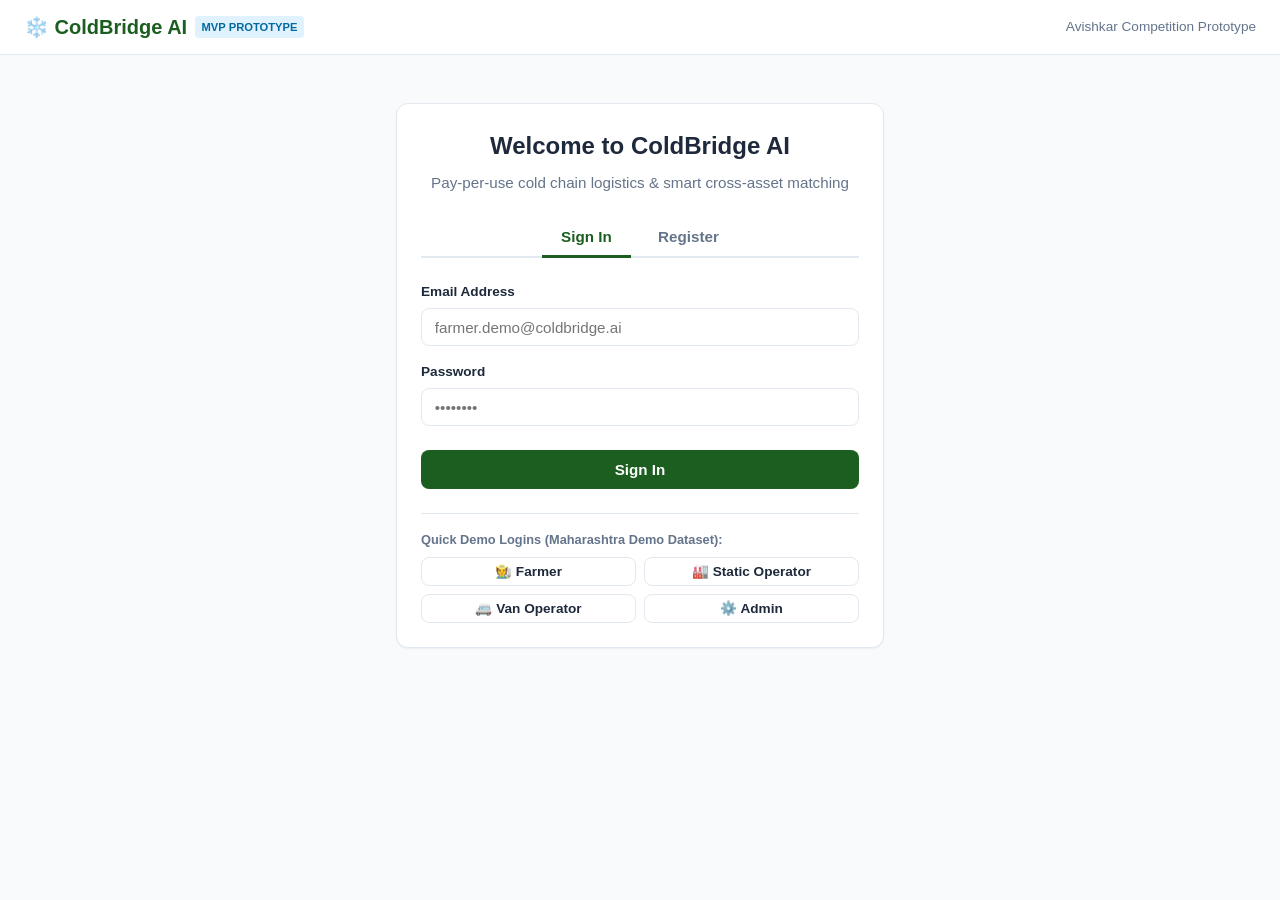
==== frontend/admin.html @ d98ae3af "ColdBridge AI Part 3 complete: M5, M6, M8A, and Phase 1 Gate passed" ====
<!DOCTYPE html>
<html lang="en">
<head>
    <meta charset="UTF-8">
    <meta name="viewport" content="width=device-width, initial-scale=1.0">
    <title>ColdBridge AI – Admin & Simulation Portal</title>
    <link rel="stylesheet" href="css/style.css">
</head>
<body>
    <header>
        <a href="admin.html" class="brand">
            <span>❄️ ColdBridge AI</span>
            <span class="brand-badge" style="background: #475569;">Admin & Simulation</span>
        </a>
        <nav>
            <a href="#stats" class="nav-link active" data-tab="tabStats">System Overview</a>
            <a href="#simulation" class="nav-link" data-tab="tabSimulation">Simulation Controls</a>
            <a href="#audit" class="nav-link" data-tab="tabAudit">Audit Trail</a>
            <div class="user-pill">
                <span id="adminName">Administrator</span>
                <button type="button" id="btnLogout" class="btn btn-secondary btn-sm">Logout</button>
            </div>
        </nav>
    </header>

    <div class="container">
        <div id="globalAlert" class="alert" style="display: none;"></div>

        <!-- TAB 1: SYSTEM OVERVIEW -->
        <div id="tabStats" class="tab-content active">
            <div style="display: flex; justify-content: space-between; align-items: center; margin-bottom: 1.5rem; flex-wrap: wrap; gap: 1rem;">
                <div>
                    <h1 class="page-title" style="margin-bottom: 0.25rem;">Platform Operations Dashboard</h1>
                    <p class="page-subtitle" style="margin-bottom: 0;">System health, infrastructure counts, and active cold-chain allocations.</p>
                </div>
                <div style="display: flex; gap: 0.5rem; align-items: center;">
                    <span class="badge badge-source-simulated">DATA: SIMULATED</span>
                    <span class="badge badge-status-fresh">STATUS: FRESH</span>
                    <button type="button" class="btn btn-secondary btn-sm" id="btnRefreshStats">Refresh</button>
                </div>
            </div>

            <!-- Stats Grid -->
            <div class="grid-cards" style="margin-bottom: 2rem;">
                <div class="card" style="margin: 0;">
                    <div class="card-title">🧑‍🌾 Registered Farmers</div>
                    <div id="statFarmers" style="font-size: 2.2rem; font-weight: 700; color: var(--primary);">0</div>
                    <div style="font-size: 0.8rem; color: var(--text-muted);">Nashik, Pune, Ratnagiri</div>
                </div>
                <div class="card" style="margin: 0;">
                    <div class="card-title">🏭 Facility Operators</div>
                    <div id="statOperators" style="font-size: 2.2rem; font-weight: 700; color: var(--secondary);">0</div>
                    <div style="font-size: 0.8rem; color: var(--text-muted);">Static & mobile fleets</div>
                </div>
                <div class="card" style="margin: 0;">
                    <div class="card-title">📦 Produce Batches</div>
                    <div id="statBatches" style="font-size: 2.2rem; font-weight: 700; color: #b45309;">0</div>
                    <div style="font-size: 0.8rem; color: var(--text-muted);">Total harvest volume</div>
                </div>
                <div class="card" style="margin: 0;">
                    <div class="card-title">🚐 Mobile Vans / ❄️ Rooms</div>
                    <div id="statAssets" style="font-size: 2.2rem; font-weight: 700; color: #0284c7;">0 / 0</div>
                    <div style="font-size: 0.8rem; color: var(--text-muted);">Active cold assets</div>
                </div>
                <div class="card" style="margin: 0;">
                    <div class="card-title">🔄 Active Bookings</div>
                    <div id="statActiveBookings" style="font-size: 2.2rem; font-weight: 700; color: #15803d;">0</div>
                    <div style="font-size: 0.8rem; color: var(--text-muted);">Reserved / Storage pipeline</div>
                </div>
                <div class="card" style="margin: 0;">
                    <div class="card-title">✅ Completed Bookings</div>
                    <div id="statCompletedBookings" style="font-size: 2.2rem; font-weight: 700; color: #475569;">0</div>
                    <div style="font-size: 0.8rem; color: var(--text-muted);">Successful lifecycles</div>
                </div>
            </div>
        </div>

        <!-- TAB 2: SIMULATION CONTROLS -->
        <div id="tabSimulation" class="tab-content">
            <h1 class="page-title">Admin Simulation Controls</h1>
            <p class="page-subtitle">Interactive controls for Avishkar live evaluation, what-if stress tests, and degraded-solar scenario simulations.</p>

            <div class="alert alert-warning" style="margin-bottom: 1.5rem;">
                ⚠️ <strong>Prototype Simulation Disclosure:</strong> Solar fallback adjustments simulate sunlight / weather variation.
                They compute <code>effective_capacity = available_capacity * solar_reliability</code>. This software MVP does not monitor physical ESP32 sensors or Peltier wattage.
            </div>

            <div style="display: grid; grid-template-columns: repeat(auto-fit, minmax(360px, 1fr)); gap: 1.5rem;">
                <!-- Reset Demo Data -->
                <div class="card" style="margin: 0;">
                    <div class="card-title">🔄 Reset Demo Data</div>
                    <p style="font-size: 0.9rem; color: var(--text-muted); margin-bottom: 1rem;">
                        Restores the entire database to the official Maharashtra deterministic benchmark dataset (5 farmers, 6 static rooms, 4 vans, 12 batches, sample bids).
                    </p>
                    <button type="button" id="btnResetDemoData" class="btn btn-danger" style="width: 100%;">
                        Reset All Demo Data
                    </button>
                </div>

                <!-- Van Solar Reliability Control -->
                <div class="card" style="margin: 0;">
                    <div class="card-title">☀️ Van Solar Reliability Toggle</div>
                    <p style="font-size: 0.85rem; color: var(--text-muted); margin-bottom: 0.75rem;">
                        Adjust the sunlight level on a mobile van. Lowering below threshold will reduce effective capacity and dynamically alter matching winners.
                    </p>
                    <div class="form-group">
                        <label for="simVanSelect">Select Mobile Cooling Van</label>
                        <select id="simVanSelect">
                            <option value="a2000000-0000-0000-0000-000000000001">SolarVan Alpha (Nashik - 800 kg capacity)</option>
                            <option value="a2000000-0000-0000-0000-000000000002">SolarVan Beta (Pune - 800 kg capacity)</option>
                            <option value="a2000000-0000-0000-0000-000000000003">SolarVan Gamma (Ratnagiri - 750 kg capacity)</option>
                            <option value="a2000000-0000-0000-0000-000000000004">SolarVan Delta (Mumbai - 400 kg capacity)</option>
                        </select>
                    </div>

                    <div class="form-group">
                        <div style="display: flex; justify-content: space-between; align-items: center; margin-bottom: 0.25rem;">
                            <label for="solarSlider">Solar Reliability Factor</label>
                            <span id="solarValLabel" style="font-weight: 700; color: var(--primary);">0.95 (95%)</span>
                        </div>
                        <input type="range" id="solarSlider" min="0.0" max="1.0" step="0.05" value="0.95" style="width: 100%;">
                    </div>

                    <div style="background: #f8fafc; border: 1px solid var(--border); border-radius: var(--radius-sm); padding: 0.75rem; font-size: 0.85rem; margin-bottom: 1rem;">
                        <div>Simulated Effective Capacity: <strong id="simEffectiveCap">760 kg</strong></div>
                        <div style="font-size: 0.75rem; color: var(--text-muted); margin-top: 0.25rem;">
                            Test: Setting to 0.50 reduces capacity below 500 kg, excluding the van in the worked example.
                        </div>
                    </div>

                    <button type="button" id="btnUpdateSolar" class="btn btn-primary" style="width: 100%;">
                        Update Solar Reliability
                    </button>
                </div>

                <!-- Advance Clock -->
                <div class="card" style="margin: 0;">
                    <div class="card-title">⏳ Advance Simulated Clock</div>
                    <p style="font-size: 0.9rem; color: var(--text-muted); margin-bottom: 1rem;">
                        Shift harvest timestamps into the past to simulate produce aging, causing SRI urgency to escalate.
                    </p>
                    <div style="display: grid; grid-template-columns: 1fr 1fr; gap: 0.5rem;">
                        <button type="button" class="btn btn-secondary btn-sm btnAdvanceHours" data-hours="2">+2 Hours</button>
                        <button type="button" class="btn btn-secondary btn-sm btnAdvanceHours" data-hours="6">+6 Hours</button>
                        <button type="button" class="btn btn-secondary btn-sm btnAdvanceHours" data-hours="12">+12 Hours</button>
                        <button type="button" class="btn btn-secondary btn-sm btnAdvanceHours" data-hours="24">+24 Hours</button>
                    </div>
                </div>

                <!-- Reservation Expiration Check -->
                <div class="card" style="margin: 0;">
                    <div class="card-title">⏱️ Reservation Expiration Check</div>
                    <p style="font-size: 0.9rem; color: var(--text-muted); margin-bottom: 1rem;">
                        Scan for any RESERVED bookings older than 15 minutes and immediately release held capacity.
                    </p>
                    <button type="button" id="btnTriggerExpiryCheck" class="btn btn-secondary" style="width: 100%;">
                        Run Expiration Audit Check
                    </button>
                </div>
            </div>
        </div>

        <!-- TAB 3: AUDIT TRAIL -->
        <div id="tabAudit" class="tab-content">
            <div style="display: flex; justify-content: space-between; align-items: center; margin-bottom: 1.5rem; flex-wrap: wrap; gap: 1rem;">
                <div>
                    <h1 class="page-title" style="margin-bottom: 0.25rem;">Security & Operational Audit Log</h1>
                    <p class="page-subtitle" style="margin-bottom: 0;">Immutable record of capacity reservations, bid allocations, state transitions, and simulation updates.</p>
                </div>
                <button type="button" class="btn btn-secondary btn-sm" id="btnRefreshAudit">Refresh Logs</button>
            </div>

            <div class="card" style="padding: 0; overflow: hidden;">
                <div id="auditLogTableContainer">
                    <div class="state-box">Loading audit logs...</div>
                </div>
            </div>
        </div>
    </div>

    <script type="module">
        import { getMe, logout } from './js/auth.js';
        import { apiRequest } from './js/api.js';

        let currentUser = null;

        const globalAlert = document.getElementById('globalAlert');
        function showAlert(msg, type = 'error') {
            globalAlert.className = `alert alert-${type}`;
            globalAlert.textContent = msg;
            globalAlert.style.display = 'block';
            window.scrollTo({ top: 0, behavior: 'smooth' });
        }
        function hideAlert() {
            globalAlert.style.display = 'none';
        }

        function escapeHtml(str) {
            if (!str) return '';
            const div = document.createElement('div');
            div.textContent = str;
            return div.innerHTML;
        }

        // Initialize Authentication
        (async () => {
            try {
                currentUser = await getMe();
                if (!currentUser || currentUser.role !== 'ADMIN') {
                    window.location.href = 'index.html';
                    return;
                }
                document.getElementById('adminName').textContent = `${currentUser.full_name} (ADMIN)`;
                await loadStats();
            } catch (err) {
                console.error(err);
                window.location.href = 'index.html';
            }
        })();

        // Navigation Tabs
        document.querySelectorAll('header nav a.nav-link').forEach(link => {
            link.addEventListener('click', (e) => {
                e.preventDefault();
                const tabId = link.getAttribute('data-tab');
                document.querySelectorAll('header nav a.nav-link').forEach(l => l.classList.remove('active'));
                document.querySelectorAll('.tab-content').forEach(c => c.classList.remove('active'));
                link.classList.add('active');
                const target = document.getElementById(tabId);
                if (target) target.classList.add('active');
                if (tabId === 'tabStats') loadStats();
                if (tabId === 'tabAudit') loadStats();
            });
        });

        document.getElementById('btnLogout').addEventListener('click', logout);

        // Load Platform Stats
        async function loadStats() {
            try {
                const res = await apiRequest('/admin/stats', { method: 'GET' });
                const c = res.counts || {};
                document.getElementById('statFarmers').textContent = c.farmers || 0;
                document.getElementById('statOperators').textContent = c.operators || 0;
                document.getElementById('statBatches').textContent = c.produce_batches || 0;
                document.getElementById('statAssets').textContent = `${c.mobile_vans || 0} / ${c.static_rooms || 0}`;
                document.getElementById('statActiveBookings').textContent = c.active_bookings || 0;
                document.getElementById('statCompletedBookings').textContent = c.completed_bookings || 0;

                renderAuditLogs(res.recent_audit_logs || []);
            } catch (err) {
                showAlert('Failed to load system metrics: ' + err.message);
            }
        }

        function renderAuditLogs(logs) {
            const container = document.getElementById('auditLogTableContainer');
            if (!logs || logs.length === 0) {
                container.innerHTML = '<div class="state-box">No audit logs recorded yet.</div>';
                return;
            }

            let html = `
                <table style="width: 100%; border-collapse: collapse; font-size: 0.85rem;">
                    <thead>
                        <tr style="background: #f8fafc; border-bottom: 2px solid var(--border); text-align: left;">
                            <th style="padding: 0.75rem 1rem;">Timestamp</th>
                            <th style="padding: 0.75rem;">Action</th>
                            <th style="padding: 0.75rem;">Resource</th>
                            <th style="padding: 0.75rem;">User ID</th>
                            <th style="padding: 0.75rem 1rem;">Details</th>
                        </tr>
                    </thead>
                    <tbody>
            `;

            logs.forEach(l => {
                const timeStr = l.created_at ? new Date(l.created_at).toLocaleString('en-IN') : '-';
                let detailsStr = '-';
                try {
                    if (l.details) {
                        const parsed = JSON.parse(l.details);
                        detailsStr = JSON.stringify(parsed);
                    }
                } catch (_) {
                    detailsStr = l.details;
                }

                html += `
                    <tr style="border-bottom: 1px solid var(--border);">
                        <td style="padding: 0.6rem 1rem; color: var(--text-muted); font-size: 0.8rem; white-space: nowrap;">${escapeHtml(timeStr)}</td>
                        <td style="padding: 0.6rem; font-weight: 600;"><code>${escapeHtml(l.action)}</code></td>
                        <td style="padding: 0.6rem;">${escapeHtml(l.resource_type)} (${escapeHtml((l.resource_id || '').slice(0, 8))}...)</td>
                        <td style="padding: 0.6rem; color: var(--text-muted); font-size: 0.8rem;">${escapeHtml((l.user_id || 'SYSTEM').slice(0, 10))}</td>
                        <td style="padding: 0.6rem 1rem; max-width: 320px; overflow: hidden; text-overflow: ellipsis; white-space: nowrap; font-family: monospace; font-size: 0.75rem;">
                            ${escapeHtml(detailsStr)}
                        </td>
                    </tr>
                `;
            });

            html += `</tbody></table>`;
            container.innerHTML = html;
        }

        document.getElementById('btnRefreshStats').addEventListener('click', loadStats);
        document.getElementById('btnRefreshAudit').addEventListener('click', loadStats);

        // Simulation Controls Event Handlers
        // 1. Reset Demo Data
        document.getElementById('btnResetDemoData').addEventListener('click', async () => {
            if (!confirm('Are you sure you want to reset all demo data to the initial Maharashtra benchmark state?')) {
                return;
            }
            try {
                hideAlert();
                const res = await apiRequest('/admin/reset-demo-data', { method: 'POST' });
                showAlert('Demo data restored successfully: ' + res.message, 'success');
                await loadStats();
            } catch (err) {
                showAlert('Failed to reset demo data: ' + err.message);
            }
        });

        // 2. Solar Reliability Slider
        const slider = document.getElementById('solarSlider');
        const solarLabel = document.getElementById('solarValLabel');
        const simCap = document.getElementById('simEffectiveCap');

        function updateSliderDisplay() {
            const val = parseFloat(slider.value);
            solarLabel.textContent = `${val.toFixed(2)} (${Math.round(val * 100)}%)`;
            const baseCap = 800.0;
            simCap.textContent = `${Math.round(baseCap * val)} kg`;
        }
        slider.addEventListener('input', updateSliderDisplay);

        document.getElementById('btnUpdateSolar').addEventListener('click', async () => {
            const vanId = document.getElementById('simVanSelect').value;
            const factor = parseFloat(slider.value);
            try {
                hideAlert();
                const res = await apiRequest(`/admin/assets/${vanId}/solar-reliability`, {
                    method: 'PATCH',
                    body: JSON.stringify({ solar_reliability: factor })
                });
                showAlert(
                    `Updated ${res.asset_name}: solar reliability = ${res.solar_reliability.toFixed(2)}, effective capacity = ${res.effective_capacity_kg} kg`,
                    'success'
                );
                await loadStats();
            } catch (err) {
                showAlert('Failed to update solar reliability: ' + err.message);
            }
        });

        // 3. Advance Clock
        document.querySelectorAll('.btnAdvanceHours').forEach(btn => {
            btn.addEventListener('click', async () => {
                const hours = parseInt(btn.getAttribute('data-hours'), 10);
                try {
                    hideAlert();
                    const res = await apiRequest('/admin/advance-clock', {
                        method: 'POST',
                        body: JSON.stringify({ hours })
                    });
                    showAlert(`Simulated clock advanced by +${hours} hours. Harvest times shifted back!`, 'success');
                    await loadStats();
                } catch (err) {
                    showAlert('Failed to advance clock: ' + err.message);
                }
            });
        });

        // 4. Trigger Expiry Check
        document.getElementById('btnTriggerExpiryCheck').addEventListener('click', async () => {
            try {
                hideAlert();
                const res = await apiRequest('/bookings/check-expirations', { method: 'POST' });
                showAlert(`Audit check complete: ${res.expired_reservations_processed} overdue reservations expired and released.`, 'success');
                await loadStats();
            } catch (err) {
                showAlert('Expiration check failed: ' + err.message);
            }
        });
    </script>
</body>
</html>
---- frontend/css/style.css ----
/* ColdBridge AI - Modern Accessible Design System */
:root {
    --primary: #1b5e20;
    --primary-light: #4c8c4a;
    --primary-dark: #003300;
    --secondary: #0277bd;
    --secondary-light: #58a5f0;
    --accent: #f57f17;
    --bg-page: #f8fafc;
    --bg-card: #ffffff;
    --text-main: #1e293b;
    --text-muted: #64748b;
    --border: #e2e8f0;
    --border-focus: #1b5e20;
    --success-bg: #dcfce7;
    --success-text: #15803d;
    --warning-bg: #fef9c3;
    --warning-text: #854d0e;
    --error-bg: #fee2e2;
    --error-text: #b91c1c;
    --radius-sm: 4px;
    --radius-md: 8px;
    --radius-lg: 12px;
    --shadow-sm: 0 1px 2px 0 rgb(0 0 0 / 0.05);
    --shadow-md: 0 4px 6px -1px rgb(0 0 0 / 0.1);
}

* {
    box-sizing: border-box;
    margin: 0;
    padding: 0;
}

body {
    font-family: -apple-system, BlinkMacSystemFont, "Segoe UI", Roboto, Oxygen, Ubuntu, Cantarell, sans-serif;
    background-color: var(--bg-page);
    color: var(--text-main);
    line-height: 1.5;
}

/* Header & Navigation */
header {
    background: #ffffff;
    border-bottom: 1px solid var(--border);
    padding: 0.75rem 1.5rem;
    display: flex;
    justify-content: space-between;
    align-items: center;
    position: sticky;
    top: 0;
    z-index: 100;
}

.brand {
    display: flex;
    align-items: center;
    gap: 0.5rem;
    font-size: 1.25rem;
    font-weight: 700;
    color: var(--primary);
    text-decoration: none;
}

.brand-badge {
    font-size: 0.7rem;
    background: #e0f2fe;
    color: #0369a1;
    padding: 0.15rem 0.4rem;
    border-radius: var(--radius-sm);
    font-weight: 600;
    text-transform: uppercase;
}

nav {
    display: flex;
    align-items: center;
    gap: 1rem;
}

nav a {
    color: var(--text-muted);
    text-decoration: none;
    font-weight: 500;
    font-size: 0.95rem;
    padding: 0.4rem 0.6rem;
    border-radius: var(--radius-sm);
    transition: all 0.2s ease;
}

nav a:hover, nav a.active {
    color: var(--primary);
    background: #f0fdf4;
}

.user-pill {
    display: flex;
    align-items: center;
    gap: 0.75rem;
    font-size: 0.85rem;
    background: #f1f5f9;
    padding: 0.35rem 0.75rem;
    border-radius: 9999px;
}

/* Container & Layout */
.container {
    max-width: 1200px;
    margin: 1.5rem auto;
    padding: 0 1rem;
}

.page-title {
    font-size: 1.75rem;
    font-weight: 700;
    margin-bottom: 0.5rem;
    color: var(--text-main);
}

.page-subtitle {
    font-size: 0.95rem;
    color: var(--text-muted);
    margin-bottom: 1.5rem;
}

/* Tabs & Sections */
.tab-bar {
    display: flex;
    gap: 0.5rem;
    border-bottom: 2px solid var(--border);
    margin-bottom: 1.5rem;
}

.tab-btn {
    padding: 0.6rem 1.2rem;
    background: none;
    border: none;
    font-size: 0.95rem;
    font-weight: 600;
    color: var(--text-muted);
    cursor: pointer;
    border-bottom: 3px solid transparent;
    margin-bottom: -2px;
}

.tab-btn.active {
    color: var(--primary);
    border-bottom-color: var(--primary);
}

.tab-content {
    display: none;
}

.tab-content.active {
    display: block;
}

/* Cards */
.card {
    background: var(--bg-card);
    border: 1px solid var(--border);
    border-radius: var(--radius-lg);
    padding: 1.5rem;
    box-shadow: var(--shadow-sm);
    margin-bottom: 1.5rem;
}

.card-title {
    font-size: 1.15rem;
    font-weight: 600;
    margin-bottom: 1rem;
    display: flex;
    justify-content: space-between;
    align-items: center;
}

/* Forms */
.form-grid {
    display: grid;
    grid-template-columns: repeat(auto-fit, minmax(280px, 1fr));
    gap: 1rem;
}

.form-group {
    display: flex;
    flex-direction: column;
    gap: 0.35rem;
    margin-bottom: 1rem;
}

.form-group label {
    font-size: 0.85rem;
    font-weight: 600;
    color: var(--text-main);
}

.form-group input,
.form-group select,
.form-group textarea {
    padding: 0.6rem 0.8rem;
    border: 1px solid var(--border);
    border-radius: var(--radius-md);
    font-size: 0.95rem;
    background: #fff;
    color: var(--text-main);
}

.form-group input:focus,
.form-group select:focus,
.form-group textarea:focus {
    outline: none;
    border-color: var(--border-focus);
    box-shadow: 0 0 0 3px rgba(27, 94, 32, 0.15);
}

.form-help {
    font-size: 0.75rem;
    color: var(--text-muted);
}

/* Buttons */
.btn {
    display: inline-flex;
    align-items: center;
    justify-content: center;
    gap: 0.4rem;
    padding: 0.6rem 1.2rem;
    border-radius: var(--radius-md);
    font-size: 0.95rem;
    font-weight: 600;
    cursor: pointer;
    border: 1px solid transparent;
    transition: all 0.2s ease;
}

.btn-primary {
    background: var(--primary);
    color: #fff;
}
.btn-primary:hover {
    background: var(--primary-light);
}

.btn-secondary {
    background: #fff;
    border-color: var(--border);
    color: var(--text-main);
}
.btn-secondary:hover {
    background: #f8fafc;
}

.btn-danger {
    background: #dc2626;
    color: #fff;
}
.btn-danger:hover {
    background: #b91c1c;
}

.btn-sm {
    padding: 0.35rem 0.75rem;
    font-size: 0.85rem;
}

/* Labels & Badges */
.badge-group {
    display: inline-flex;
    gap: 0.35rem;
    align-items: center;
    flex-wrap: wrap;
}

.badge {
    display: inline-flex;
    align-items: center;
    padding: 0.15rem 0.5rem;
    border-radius: var(--radius-sm);
    font-size: 0.75rem;
    font-weight: 600;
    text-transform: uppercase;
    letter-spacing: 0.02em;
}

/* DATA SOURCE Badges */
.badge-source-simulated {
    background: #f1f5f9;
    color: #475569;
    border: 1px solid #cbd5e1;
}
.badge-source-live {
    background: #dbeafe;
    color: #1e40af;
    border: 1px solid #93c5fd;
}

/* DATA STATUS Badges */
.badge-status-fresh {
    background: var(--success-bg);
    color: var(--success-text);
}
.badge-status-stale {
    background: var(--warning-bg);
    color: var(--warning-text);
}
.badge-status-unavailable {
    background: #f3f4f6;
    color: #6b7280;
}

/* Asset Type Badges */
.badge-type-room {
    background: #dcfce7;
    color: #15803d;
}
.badge-type-van {
    background: #e0f2fe;
    color: #0369a1;
}

/* Notifications & Banners */
.alert {
    padding: 0.75rem 1rem;
    border-radius: var(--radius-md);
    margin-bottom: 1rem;
    font-size: 0.9rem;
    display: flex;
    align-items: center;
    justify-content: space-between;
}
.alert-success {
    background: var(--success-bg);
    color: var(--success-text);
    border: 1px solid #bbf7d0;
}
.alert-error {
    background: var(--error-bg);
    color: var(--error-text);
    border: 1px solid #fecaca;
}
.alert-info {
    background: #e0f2fe;
    color: #0369a1;
    border: 1px solid #bae6fd;
}

/* Tables */
.table-container {
    overflow-x: auto;
}

table {
    width: 100%;
    border-collapse: collapse;
    font-size: 0.9rem;
}

th, td {
    padding: 0.75rem 1rem;
    text-align: left;
    border-bottom: 1px solid var(--border);
}

th {
    background: #f8fafc;
    font-weight: 600;
    color: var(--text-muted);
}

tbody tr:hover {
    background: #f1f5f9;
}

/* Empty / Loading States */
.state-box {
    text-align: center;
    padding: 3rem 1.5rem;
    color: var(--text-muted);
}
.state-box .state-icon {
    font-size: 2.5rem;
    margin-bottom: 0.5rem;
}

/* Grid for Cards */
.grid-cards {
    display: grid;
    grid-template-columns: repeat(auto-fill, minmax(320px, 1fr));
    gap: 1.25rem;
}

.asset-card {
    background: #fff;
    border: 1px solid var(--border);
    border-radius: var(--radius-lg);
    padding: 1.25rem;
    display: flex;
    flex-direction: column;
    gap: 0.75rem;
    box-shadow: var(--shadow-sm);
}

.asset-card-header {
    display: flex;
    justify-content: space-between;
    align-items: flex-start;
}

.asset-meta {
    display: grid;
    grid-template-columns: 1fr 1fr;
    gap: 0.5rem;
    font-size: 0.85rem;
    background: #f8fafc;
    padding: 0.75rem;
    border-radius: var(--radius-md);
}

.asset-meta div {
    display: flex;
    flex-direction: column;
}

.asset-meta span.label {
    font-size: 0.75rem;
    color: var(--text-muted);
}

.asset-meta span.val {
    font-weight: 600;
}
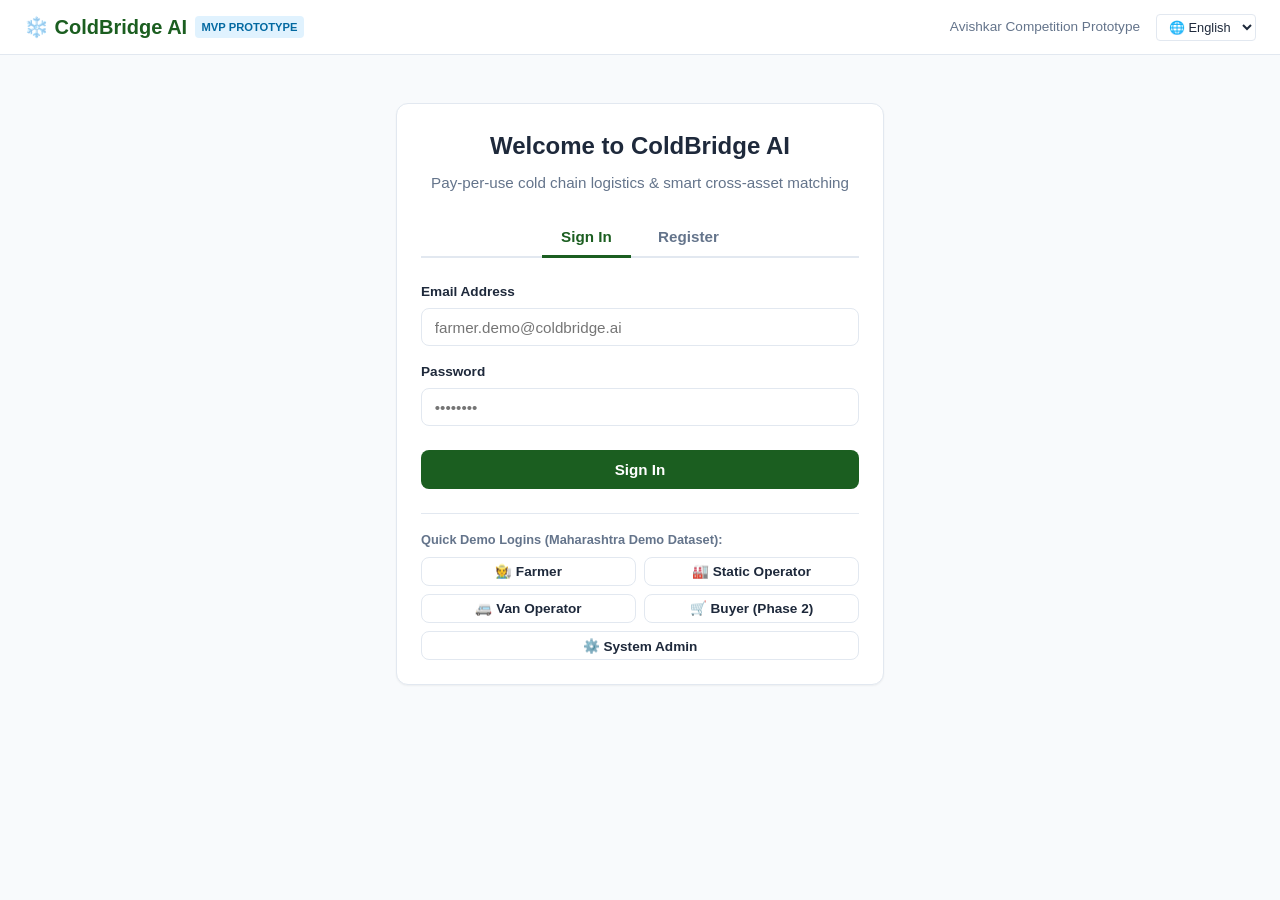
==== commit 7b7e98ee: "C9 done: complete Hindi and Marathi localization dictionary" ====
--- a/frontend/admin.html
+++ b/frontend/admin.html
@@ -10,15 +10,20 @@
     <header>
         <a href="admin.html" class="brand">
             <span>❄️ ColdBridge AI</span>
-            <span class="brand-badge" style="background: #475569;">Admin & Simulation</span>
+            <span class="brand-badge" style="background: #475569;" data-i18n="admin_portal">Admin & Simulation</span>
         </a>
         <nav>
-            <a href="#stats" class="nav-link active" data-tab="tabStats">System Overview</a>
-            <a href="#simulation" class="nav-link" data-tab="tabSimulation">Simulation Controls</a>
-            <a href="#audit" class="nav-link" data-tab="tabAudit">Audit Trail</a>
+            <a href="#stats" class="nav-link active" data-tab="tabStats" data-i18n="nav_system_overview">System Overview</a>
+            <a href="#simulation" class="nav-link" data-tab="tabSimulation" data-i18n="nav_simulation_controls">Simulation Controls</a>
+            <a href="#audit" class="nav-link" data-tab="tabAudit" data-i18n="nav_audit_trail">Audit Trail</a>
+            <select id="langSwitcher" style="padding: 0.25rem 0.5rem; font-size: 0.8rem; border-radius: 4px; border: 1px solid var(--border); background: var(--surface); color: var(--text); cursor: pointer;">
+                <option value="en">🌐 English</option>
+                <option value="hi">🇮🇳 हिंदी</option>
+                <option value="mr">🚩 मराठी</option>
+            </select>
             <div class="user-pill">
                 <span id="adminName">Administrator</span>
-                <button type="button" id="btnLogout" class="btn btn-secondary btn-sm">Logout</button>
+                <button type="button" id="btnLogout" class="btn btn-secondary btn-sm" data-i18n="logout">Logout</button>
             </div>
         </nav>
     </header>
@@ -30,13 +35,13 @@
         <div id="tabStats" class="tab-content active">
             <div style="display: flex; justify-content: space-between; align-items: center; margin-bottom: 1.5rem; flex-wrap: wrap; gap: 1rem;">
                 <div>
-                    <h1 class="page-title" style="margin-bottom: 0.25rem;">Platform Operations Dashboard</h1>
-                    <p class="page-subtitle" style="margin-bottom: 0;">System health, infrastructure counts, and active cold-chain allocations.</p>
+                    <h1 class="page-title" style="margin-bottom: 0.25rem;" data-i18n="admin_title">Platform Operations Dashboard</h1>
+                    <p class="page-subtitle" style="margin-bottom: 0;" data-i18n="admin_subtitle">System health, infrastructure counts, and active cold-chain allocations.</p>
                 </div>
                 <div style="display: flex; gap: 0.5rem; align-items: center;">
                     <span class="badge badge-source-simulated">DATA: SIMULATED</span>
                     <span class="badge badge-status-fresh">STATUS: FRESH</span>
-                    <button type="button" class="btn btn-secondary btn-sm" id="btnRefreshStats">Refresh</button>
+                    <button type="button" class="btn btn-secondary btn-sm" id="btnRefreshStats" data-i18n="btn_refresh">Refresh</button>
                 </div>
             </div>
 
@@ -181,6 +186,7 @@
     <script type="module">
         import { getMe, logout } from './js/auth.js';
         import { apiRequest } from './js/api.js';
+        import { initI18n, setLanguage, getLanguage } from './js/i18n.js';
 
         let currentUser = null;
 
@@ -205,6 +211,15 @@
         // Initialize Authentication
         (async () => {
             try {
+                initI18n();
+                const langSwitcher = document.getElementById('langSwitcher');
+                if (langSwitcher) {
+                    langSwitcher.value = getLanguage();
+                    langSwitcher.addEventListener('change', (e) => {
+                        setLanguage(e.target.value);
+                    });
+                }
+
                 currentUser = await getMe();
                 if (!currentUser || currentUser.role !== 'ADMIN') {
                     window.location.href = 'index.html';
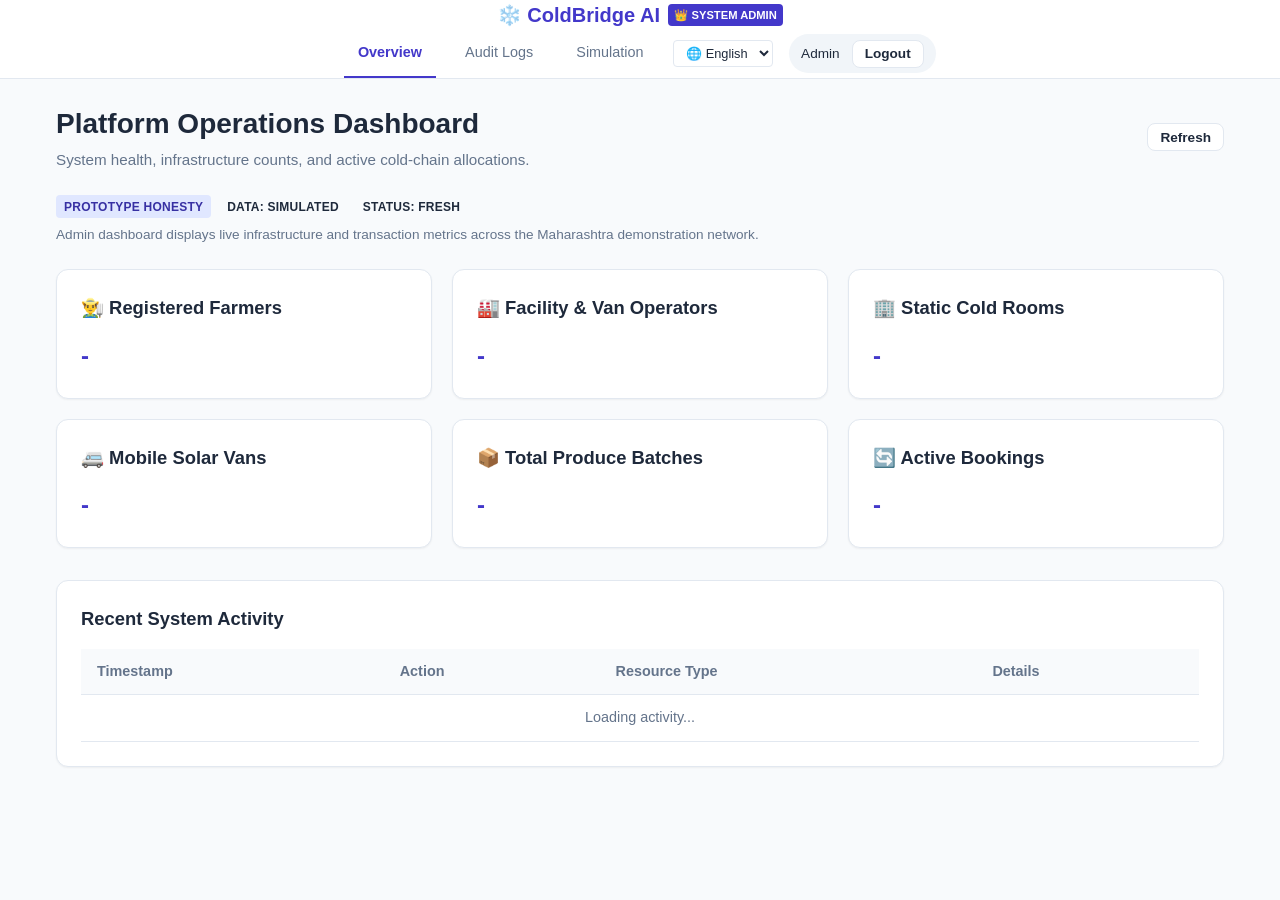
==== commit 3a242ee5: "first commit" ====
--- a/frontend/admin.html
+++ b/frontend/admin.html
@@ -3,26 +3,49 @@
 <head>
     <meta charset="UTF-8">
     <meta name="viewport" content="width=device-width, initial-scale=1.0">
-    <title>ColdBridge AI – Admin & Simulation Portal</title>
-    <link rel="stylesheet" href="css/style.css">
+    <title>ColdBridge AI – System Administration</title>
+    <link rel="stylesheet" href="css/style.css?v=2.2">
+    <style>
+        :root {
+            --primary: #4338ca;
+            --primary-hover: #3730a3;
+        }
+        .stat-badge {
+            font-size: 1.5rem;
+            font-weight: 700;
+            color: var(--primary);
+            margin-top: 0.25rem;
+        }
+        .json-detail {
+            font-family: monospace;
+            font-size: 0.75rem;
+            background: #f8fafc;
+            padding: 0.4rem;
+            border-radius: 4px;
+            max-width: 320px;
+            overflow-x: auto;
+            white-space: pre-wrap;
+            word-break: break-all;
+        }
+    </style>
 </head>
 <body>
-    <header>
+    <header class="nav-v2">
         <a href="admin.html" class="brand">
             <span>❄️ ColdBridge AI</span>
-            <span class="brand-badge" style="background: #475569;" data-i18n="admin_portal">Admin & Simulation</span>
+            <span class="brand-badge" style="background: #4338ca; color: white;">👑 System Admin</span>
         </a>
         <nav>
-            <a href="#stats" class="nav-link active" data-tab="tabStats" data-i18n="nav_system_overview">System Overview</a>
-            <a href="#simulation" class="nav-link" data-tab="tabSimulation" data-i18n="nav_simulation_controls">Simulation Controls</a>
-            <a href="#audit" class="nav-link" data-tab="tabAudit" data-i18n="nav_audit_trail">Audit Trail</a>
+            <a href="#overview" class="nav-link active" data-tab="tabOverview" data-i18n="nav_system_overview">Overview</a>
+            <a href="#audit" class="nav-link" data-tab="tabAudit" data-i18n="nav_audit_trail">Audit Logs</a>
+            <a href="#simulation" class="nav-link" data-tab="tabSimulation" data-i18n="nav_simulation_controls">Simulation</a>
             <select id="langSwitcher" style="padding: 0.25rem 0.5rem; font-size: 0.8rem; border-radius: 4px; border: 1px solid var(--border); background: var(--surface); color: var(--text); cursor: pointer;">
                 <option value="en">🌐 English</option>
                 <option value="hi">🇮🇳 हिंदी</option>
                 <option value="mr">🚩 मराठी</option>
             </select>
             <div class="user-pill">
-                <span id="adminName">Administrator</span>
+                <span id="adminName">Admin</span>
                 <button type="button" id="btnLogout" class="btn btn-secondary btn-sm" data-i18n="logout">Logout</button>
             </div>
         </nav>
@@ -32,152 +55,168 @@
         <div id="globalAlert" class="alert" style="display: none;"></div>
 
         <!-- TAB 1: SYSTEM OVERVIEW -->
-        <div id="tabStats" class="tab-content active">
+        <div id="tabOverview" class="tab-content active">
             <div style="display: flex; justify-content: space-between; align-items: center; margin-bottom: 1.5rem; flex-wrap: wrap; gap: 1rem;">
                 <div>
                     <h1 class="page-title" style="margin-bottom: 0.25rem;" data-i18n="admin_title">Platform Operations Dashboard</h1>
                     <p class="page-subtitle" style="margin-bottom: 0;" data-i18n="admin_subtitle">System health, infrastructure counts, and active cold-chain allocations.</p>
                 </div>
-                <div style="display: flex; gap: 0.5rem; align-items: center;">
-                    <span class="badge badge-source-simulated">DATA: SIMULATED</span>
-                    <span class="badge badge-status-fresh">STATUS: FRESH</span>
-                    <button type="button" class="btn btn-secondary btn-sm" id="btnRefreshStats" data-i18n="btn_refresh">Refresh</button>
-                </div>
-            </div>
-
-            <!-- Stats Grid -->
-            <div class="grid-cards" style="margin-bottom: 2rem;">
-                <div class="card" style="margin: 0;">
-                    <div class="card-title">🧑‍🌾 Registered Farmers</div>
-                    <div id="statFarmers" style="font-size: 2.2rem; font-weight: 700; color: var(--primary);">0</div>
-                    <div style="font-size: 0.8rem; color: var(--text-muted);">Nashik, Pune, Ratnagiri</div>
-                </div>
-                <div class="card" style="margin: 0;">
-                    <div class="card-title">🏭 Facility Operators</div>
-                    <div id="statOperators" style="font-size: 2.2rem; font-weight: 700; color: var(--secondary);">0</div>
-                    <div style="font-size: 0.8rem; color: var(--text-muted);">Static & mobile fleets</div>
-                </div>
-                <div class="card" style="margin: 0;">
-                    <div class="card-title">📦 Produce Batches</div>
-                    <div id="statBatches" style="font-size: 2.2rem; font-weight: 700; color: #b45309;">0</div>
-                    <div style="font-size: 0.8rem; color: var(--text-muted);">Total harvest volume</div>
-                </div>
-                <div class="card" style="margin: 0;">
-                    <div class="card-title">🚐 Mobile Vans / ❄️ Rooms</div>
-                    <div id="statAssets" style="font-size: 2.2rem; font-weight: 700; color: #0284c7;">0 / 0</div>
-                    <div style="font-size: 0.8rem; color: var(--text-muted);">Active cold assets</div>
+                <button type="button" class="btn btn-secondary btn-sm" id="btnRefreshStats" data-i18n="refresh">Refresh</button>
+            </div>
+
+            <div class="notice-banner" style="margin-bottom: 1.5rem;">
+                <div style="display: flex; gap: 0.5rem; align-items: center; flex-wrap: wrap;">
+                    <span class="badge" style="background:#e0e7ff; color:#3730a3; font-weight:700;">PROTOTYPE HONESTY</span>
+                    <span class="badge badge-simulated">DATA: SIMULATED</span>
+                    <span class="badge badge-fresh">STATUS: FRESH</span>
+                </div>
+                <div style="font-size: 0.85rem; color: var(--text-muted); margin-top: 0.4rem;">
+                    Admin dashboard displays live infrastructure and transaction metrics across the Maharashtra demonstration network.
+                </div>
+            </div>
+
+            <div class="grid-cards" id="overviewCountsGrid" style="margin-bottom: 2rem;">
+                <div class="card" style="margin: 0;">
+                    <div class="card-title">👨‍🌾 Registered Farmers</div>
+                    <div class="stat-badge" id="statFarmers">-</div>
+                </div>
+                <div class="card" style="margin: 0;">
+                    <div class="card-title">🏭 Facility & Van Operators</div>
+                    <div class="stat-badge" id="statOperators">-</div>
+                </div>
+                <div class="card" style="margin: 0;">
+                    <div class="card-title">🏢 Static Cold Rooms</div>
+                    <div class="stat-badge" id="statStaticRooms">-</div>
+                </div>
+                <div class="card" style="margin: 0;">
+                    <div class="card-title">🚐 Mobile Solar Vans</div>
+                    <div class="stat-badge" id="statMobileVans">-</div>
+                </div>
+                <div class="card" style="margin: 0;">
+                    <div class="card-title">📦 Total Produce Batches</div>
+                    <div class="stat-badge" id="statBatches">-</div>
                 </div>
                 <div class="card" style="margin: 0;">
                     <div class="card-title">🔄 Active Bookings</div>
-                    <div id="statActiveBookings" style="font-size: 2.2rem; font-weight: 700; color: #15803d;">0</div>
-                    <div style="font-size: 0.8rem; color: var(--text-muted);">Reserved / Storage pipeline</div>
-                </div>
-                <div class="card" style="margin: 0;">
-                    <div class="card-title">✅ Completed Bookings</div>
-                    <div id="statCompletedBookings" style="font-size: 2.2rem; font-weight: 700; color: #475569;">0</div>
-                    <div style="font-size: 0.8rem; color: var(--text-muted);">Successful lifecycles</div>
+                    <div class="stat-badge" id="statActiveBookings">-</div>
+                </div>
+            </div>
+
+            <div class="card">
+                <h2 style="font-size: 1.15rem; font-weight: 600; margin-bottom: 1rem;">Recent System Activity</h2>
+                <div class="table-container">
+                    <table>
+                        <thead>
+                            <tr>
+                                <th>Timestamp</th>
+                                <th>Action</th>
+                                <th>Resource Type</th>
+                                <th>Details</th>
+                            </tr>
+                        </thead>
+                        <tbody id="recentLogsTableBody">
+                            <tr><td colspan="4" style="text-align: center; color: var(--text-muted);">Loading activity...</td></tr>
+                        </tbody>
+                    </table>
                 </div>
             </div>
         </div>
 
-        <!-- TAB 2: SIMULATION CONTROLS -->
-        <div id="tabSimulation" class="tab-content">
-            <h1 class="page-title">Admin Simulation Controls</h1>
-            <p class="page-subtitle">Interactive controls for Avishkar live evaluation, what-if stress tests, and degraded-solar scenario simulations.</p>
-
-            <div class="alert alert-warning" style="margin-bottom: 1.5rem;">
-                ⚠️ <strong>Prototype Simulation Disclosure:</strong> Solar fallback adjustments simulate sunlight / weather variation.
-                They compute <code>effective_capacity = available_capacity * solar_reliability</code>. This software MVP does not monitor physical ESP32 sensors or Peltier wattage.
-            </div>
-
-            <div style="display: grid; grid-template-columns: repeat(auto-fit, minmax(360px, 1fr)); gap: 1.5rem;">
-                <!-- Reset Demo Data -->
-                <div class="card" style="margin: 0;">
-                    <div class="card-title">🔄 Reset Demo Data</div>
-                    <p style="font-size: 0.9rem; color: var(--text-muted); margin-bottom: 1rem;">
-                        Restores the entire database to the official Maharashtra deterministic benchmark dataset (5 farmers, 6 static rooms, 4 vans, 12 batches, sample bids).
-                    </p>
-                    <button type="button" id="btnResetDemoData" class="btn btn-danger" style="width: 100%;">
-                        Reset All Demo Data
-                    </button>
-                </div>
-
-                <!-- Van Solar Reliability Control -->
-                <div class="card" style="margin: 0;">
-                    <div class="card-title">☀️ Van Solar Reliability Toggle</div>
-                    <p style="font-size: 0.85rem; color: var(--text-muted); margin-bottom: 0.75rem;">
-                        Adjust the sunlight level on a mobile van. Lowering below threshold will reduce effective capacity and dynamically alter matching winners.
-                    </p>
-                    <div class="form-group">
-                        <label for="simVanSelect">Select Mobile Cooling Van</label>
-                        <select id="simVanSelect">
-                            <option value="a2000000-0000-0000-0000-000000000001">SolarVan Alpha (Nashik - 800 kg capacity)</option>
-                            <option value="a2000000-0000-0000-0000-000000000002">SolarVan Beta (Pune - 800 kg capacity)</option>
-                            <option value="a2000000-0000-0000-0000-000000000003">SolarVan Gamma (Ratnagiri - 750 kg capacity)</option>
-                            <option value="a2000000-0000-0000-0000-000000000004">SolarVan Delta (Mumbai - 400 kg capacity)</option>
+        <!-- TAB 2: AUDIT LOGS -->
+        <div id="tabAudit" class="tab-content">
+            <div style="display: flex; justify-content: space-between; align-items: center; margin-bottom: 1rem; flex-wrap: wrap; gap: 1rem;">
+                <div>
+                    <h1 class="page-title" style="margin-bottom: 0.25rem;">System Audit Trail</h1>
+                    <p class="page-subtitle" style="margin-bottom: 0;">Complete immutable audit trail of actions, logins, capacity reservations, and simulation states.</p>
+                </div>
+            </div>
+
+            <div class="card" style="margin-bottom: 1.5rem;">
+                <form id="auditFilterForm" style="display: flex; gap: 1rem; flex-wrap: wrap; align-items: flex-end;">
+                    <div style="flex: 1; min-width: 180px;">
+                        <label for="filterAction" style="display: block; font-size: 0.85rem; font-weight: 600; margin-bottom: 0.25rem;">Filter by Action</label>
+                        <select id="filterAction" style="width: 100%; padding: 0.45rem 0.6rem; border: 1px solid var(--border); border-radius: 4px;">
+                            <option value="">All Actions</option>
                         </select>
                     </div>
-
-                    <div class="form-group">
-                        <div style="display: flex; justify-content: space-between; align-items: center; margin-bottom: 0.25rem;">
-                            <label for="solarSlider">Solar Reliability Factor</label>
-                            <span id="solarValLabel" style="font-weight: 700; color: var(--primary);">0.95 (95%)</span>
+                    <div style="flex: 1; min-width: 180px;">
+                        <label for="filterResourceType" style="display: block; font-size: 0.85rem; font-weight: 600; margin-bottom: 0.25rem;">Filter by Resource</label>
+                        <select id="filterResourceType" style="width: 100%; padding: 0.45rem 0.6rem; border: 1px solid var(--border); border-radius: 4px;">
+                            <option value="">All Resources</option>
+                        </select>
+                    </div>
+                    <div style="width: 100px;">
+                        <label for="filterLimit" style="display: block; font-size: 0.85rem; font-weight: 600; margin-bottom: 0.25rem;">Per Page</label>
+                        <select id="filterLimit" style="width: 100%; padding: 0.45rem 0.6rem; border: 1px solid var(--border); border-radius: 4px;">
+                            <option value="25">25</option>
+                            <option value="50" selected>50</option>
+                            <option value="100">100</option>
+                        </select>
+                    </div>
+                    <div>
+                        <button type="submit" class="btn btn-primary" style="padding: 0.45rem 1rem;">Apply Filter</button>
+                    </div>
+                </form>
+            </div>
+
+            <div class="card" style="padding: 0;">
+                <div class="table-container">
+                    <table>
+                        <thead>
+                            <tr style="background: #f8fafc; border-bottom: 1px solid var(--border);">
+                                <th style="padding: 0.75rem 1rem;">Time (UTC)</th>
+                                <th style="padding: 0.75rem 1rem;">User / Actor</th>
+                                <th style="padding: 0.75rem 1rem;">Action</th>
+                                <th style="padding: 0.75rem 1rem;">Resource</th>
+                                <th style="padding: 0.75rem 1rem;">Details</th>
+                                <th style="padding: 0.75rem 1rem;">IP Address</th>
+                            </tr>
+                        </thead>
+                        <tbody id="auditLogsTableBody">
+                            <tr><td colspan="6" style="text-align: center; padding: 2rem; color: var(--text-muted);">Loading audit logs...</td></tr>
+                        </tbody>
+                    </table>
+                </div>
+                <div style="display: flex; justify-content: space-between; align-items: center; padding: 0.75rem 1rem; border-top: 1px solid var(--border); background: #fafafa; flex-wrap: wrap; gap: 0.5rem;">
+                    <div id="auditPaginationInfo" style="font-size: 0.85rem; color: var(--text-muted);">Showing 0 of 0</div>
+                    <div style="display: flex; gap: 0.5rem;">
+                        <button type="button" class="btn btn-secondary btn-sm" id="btnPrevPage" disabled>Previous</button>
+                        <button type="button" class="btn btn-secondary btn-sm" id="btnNextPage" disabled>Next</button>
+                    </div>
+                </div>
+            </div>
+        </div>
+
+        <!-- TAB 3: SIMULATION CONTROLS -->
+        <div id="tabSimulation" class="tab-content">
+            <div style="margin-bottom: 1.5rem;">
+                <h1 class="page-title" style="margin-bottom: 0.25rem;">Demonstration & Simulation Sandbox</h1>
+                <p class="page-subtitle" style="margin-bottom: 0;">Simulate agricultural time lapse, test degraded-solar scenarios, and manage demo datasets.</p>
+            </div>
+
+            <div style="display: grid; grid-template-columns: repeat(auto-fit, minmax(300px, 1fr)); gap: 1.5rem;">
+                <!-- Clock Advance -->
+                <div class="card">
+                    <h2 style="font-size: 1.15rem; font-weight: 600; margin-bottom: 0.5rem;">⏰ Advance Simulated Clock</h2>
+                    <p style="font-size: 0.85rem; color: var(--text-muted); margin-bottom: 1rem;">
+                        Shifts produce harvest timestamps backward into the past. As elapsed post-harvest time increases, the Spoilage Risk Index (SRI) increases urgency, demonstrating system elasticity.
+                    </p>
+                    <form id="advanceClockForm">
+                        <div class="form-group" style="margin-bottom: 1rem;">
+                            <label for="clockHours" style="display: block; font-size: 0.85rem; font-weight: 600; margin-bottom: 0.25rem;">Hours to Advance</label>
+                            <input type="number" id="clockHours" value="4" min="1" max="168" style="width: 100%; padding: 0.5rem; border: 1px solid var(--border); border-radius: 4px;">
                         </div>
-                        <input type="range" id="solarSlider" min="0.0" max="1.0" step="0.05" value="0.95" style="width: 100%;">
-                    </div>
-
-                    <div style="background: #f8fafc; border: 1px solid var(--border); border-radius: var(--radius-sm); padding: 0.75rem; font-size: 0.85rem; margin-bottom: 1rem;">
-                        <div>Simulated Effective Capacity: <strong id="simEffectiveCap">760 kg</strong></div>
-                        <div style="font-size: 0.75rem; color: var(--text-muted); margin-top: 0.25rem;">
-                            Test: Setting to 0.50 reduces capacity below 500 kg, excluding the van in the worked example.
-                        </div>
-                    </div>
-
-                    <button type="button" id="btnUpdateSolar" class="btn btn-primary" style="width: 100%;">
-                        Update Solar Reliability
-                    </button>
-                </div>
-
-                <!-- Advance Clock -->
-                <div class="card" style="margin: 0;">
-                    <div class="card-title">⏳ Advance Simulated Clock</div>
-                    <p style="font-size: 0.9rem; color: var(--text-muted); margin-bottom: 1rem;">
-                        Shift harvest timestamps into the past to simulate produce aging, causing SRI urgency to escalate.
+                        <button type="submit" class="btn btn-primary" id="btnAdvanceClock">Advance Clock</button>
+                    </form>
+                </div>
+
+                <!-- Reset Demo Data -->
+                <div class="card" style="border: 1px solid #fecaca; background: #fffaf0;">
+                    <h2 style="font-size: 1.15rem; font-weight: 600; color: #991b1b; margin-bottom: 0.5rem;">🔄 Reset Demo Dataset</h2>
+                    <p style="font-size: 0.85rem; color: #7f1d1d; margin-bottom: 1rem;">
+                        Wipes and restores the database to the deterministic Maharashtra benchmark state (Nashik, Pune, Ratnagiri, Mumbai). All user-created mock records will be reset.
                     </p>
-                    <div style="display: grid; grid-template-columns: 1fr 1fr; gap: 0.5rem;">
-                        <button type="button" class="btn btn-secondary btn-sm btnAdvanceHours" data-hours="2">+2 Hours</button>
-                        <button type="button" class="btn btn-secondary btn-sm btnAdvanceHours" data-hours="6">+6 Hours</button>
-                        <button type="button" class="btn btn-secondary btn-sm btnAdvanceHours" data-hours="12">+12 Hours</button>
-                        <button type="button" class="btn btn-secondary btn-sm btnAdvanceHours" data-hours="24">+24 Hours</button>
-                    </div>
-                </div>
-
-                <!-- Reservation Expiration Check -->
-                <div class="card" style="margin: 0;">
-                    <div class="card-title">⏱️ Reservation Expiration Check</div>
-                    <p style="font-size: 0.9rem; color: var(--text-muted); margin-bottom: 1rem;">
-                        Scan for any RESERVED bookings older than 15 minutes and immediately release held capacity.
-                    </p>
-                    <button type="button" id="btnTriggerExpiryCheck" class="btn btn-secondary" style="width: 100%;">
-                        Run Expiration Audit Check
-                    </button>
-                </div>
-            </div>
-        </div>
-
-        <!-- TAB 3: AUDIT TRAIL -->
-        <div id="tabAudit" class="tab-content">
-            <div style="display: flex; justify-content: space-between; align-items: center; margin-bottom: 1.5rem; flex-wrap: wrap; gap: 1rem;">
-                <div>
-                    <h1 class="page-title" style="margin-bottom: 0.25rem;">Security & Operational Audit Log</h1>
-                    <p class="page-subtitle" style="margin-bottom: 0;">Immutable record of capacity reservations, bid allocations, state transitions, and simulation updates.</p>
-                </div>
-                <button type="button" class="btn btn-secondary btn-sm" id="btnRefreshAudit">Refresh Logs</button>
-            </div>
-
-            <div class="card" style="padding: 0; overflow: hidden;">
-                <div id="auditLogTableContainer">
-                    <div class="state-box">Loading audit logs...</div>
+                    <button type="button" class="btn btn-danger" id="btnResetDemoData" style="background: #dc2626; color: white;">Reset Demo Data</button>
                 </div>
             </div>
         </div>
@@ -186,218 +225,234 @@
     <script type="module">
         import { getMe, logout } from './js/auth.js';
         import { apiRequest } from './js/api.js';
-        import { initI18n, setLanguage, getLanguage } from './js/i18n.js';
+        import { initI18n, setLanguage, getLanguage, t } from './js/i18n.js';
 
         let currentUser = null;
-
-        const globalAlert = document.getElementById('globalAlert');
-        function showAlert(msg, type = 'error') {
-            globalAlert.className = `alert alert-${type}`;
-            globalAlert.textContent = msg;
-            globalAlert.style.display = 'block';
-            window.scrollTo({ top: 0, behavior: 'smooth' });
-        }
-        function hideAlert() {
-            globalAlert.style.display = 'none';
+        let currentOffset = 0;
+        let currentLimit = 50;
+        let totalLogs = 0;
+
+        function showAlert(msg, type = 'info') {
+            const el = document.getElementById('globalAlert');
+            if (!el) return;
+            el.className = `alert alert-${type}`;
+            el.textContent = msg;
+            el.style.display = 'block';
+            setTimeout(() => { el.style.display = 'none'; }, 6000);
         }
 
         function escapeHtml(str) {
             if (!str) return '';
-            const div = document.createElement('div');
-            div.textContent = str;
-            return div.innerHTML;
-        }
-
-        // Initialize Authentication
-        (async () => {
+            const d = document.createElement('div');
+            d.textContent = String(str);
+            return d.innerHTML;
+        }
+
+        function formatDate(dateStr) {
+            if (!dateStr) return '-';
             try {
+                const d = new Date(dateStr);
+                return d.toLocaleString('en-IN', { timeZone: 'UTC' }) + ' UTC';
+            } catch (_) {
+                return dateStr;
+            }
+        }
+
+        // Tab Switching
+        function setupTabs() {
+            const links = document.querySelectorAll('nav a.nav-link[data-tab]');
+            links.forEach(l => {
+                l.addEventListener('click', (e) => {
+                    e.preventDefault();
+                    links.forEach(x => x.classList.remove('active'));
+                    l.classList.add('active');
+                    document.querySelectorAll('.tab-content').forEach(c => c.classList.remove('active'));
+                    const target = document.getElementById(l.getAttribute('data-tab'));
+                    if (target) target.classList.add('active');
+
+                    if (l.getAttribute('data-tab') === 'tabOverview') loadOverview();
+                    if (l.getAttribute('data-tab') === 'tabAudit') loadAuditLogs();
+                });
+            });
+        }
+
+        async function loadOverview() {
+            try {
+                const stats = await apiRequest('/admin/stats');
+                document.getElementById('statFarmers').textContent = stats.counts.farmers ?? 0;
+                document.getElementById('statOperators').textContent = stats.counts.operators ?? 0;
+                document.getElementById('statStaticRooms').textContent = stats.counts.static_rooms ?? 0;
+                document.getElementById('statMobileVans').textContent = stats.counts.mobile_vans ?? 0;
+                document.getElementById('statBatches').textContent = stats.counts.produce_batches ?? 0;
+                document.getElementById('statActiveBookings').textContent = stats.counts.active_bookings ?? 0;
+
+                const tbody = document.getElementById('recentLogsTableBody');
+                if (stats.recent_audit_logs && stats.recent_audit_logs.length > 0) {
+                    tbody.innerHTML = stats.recent_audit_logs.slice(0, 10).map(l => `
+                        <tr>
+                            <td style="white-space: nowrap;">${formatDate(l.created_at)}</td>
+                            <td><span class="badge" style="background:#e0e7ff; color:#3730a3;">${escapeHtml(l.action)}</span></td>
+                            <td>${escapeHtml(l.resource_type)}</td>
+                            <td><div class="json-detail">${escapeHtml(typeof l.details === 'object' ? JSON.stringify(l.details) : l.details)}</div></td>
+                        </tr>
+                    `).join('');
+                } else {
+                    tbody.innerHTML = '<tr><td colspan="4" style="text-align: center; color: var(--text-muted);">No activity recorded.</td></tr>';
+                }
+            } catch (err) {
+                showAlert('Failed to load system statistics: ' + err.message, 'danger');
+            }
+        }
+
+        async function loadAuditLogs() {
+            const action = document.getElementById('filterAction').value;
+            const resource = document.getElementById('filterResourceType').value;
+            currentLimit = parseInt(document.getElementById('filterLimit').value, 10) || 50;
+
+            const tbody = document.getElementById('auditLogsTableBody');
+            tbody.innerHTML = '<tr><td colspan="6" style="text-align: center; padding: 2rem; color: var(--text-muted);">Loading audit logs...</td></tr>';
+
+            const params = new URLSearchParams({
+                limit: currentLimit,
+                offset: currentOffset
+            });
+            if (action) params.append('action', action);
+            if (resource) params.append('resource_type', resource);
+
+            try {
+                const res = await apiRequest(`/admin/audit-logs?${params.toString()}`);
+                totalLogs = res.total;
+
+                // Update filter dropdown options if needed
+                const actSel = document.getElementById('filterAction');
+                if (actSel.options.length <= 1 && res.available_actions) {
+                    res.available_actions.forEach(a => {
+                        const opt = document.createElement('option');
+                        opt.value = a;
+                        opt.textContent = a;
+                        actSel.appendChild(opt);
+                    });
+                }
+                const resSel = document.getElementById('filterResourceType');
+                if (resSel.options.length <= 1 && res.available_resource_types) {
+                    res.available_resource_types.forEach(r => {
+                        const opt = document.createElement('option');
+                        opt.value = r;
+                        opt.textContent = r;
+                        resSel.appendChild(opt);
+                    });
+                }
+
+                if (res.items.length === 0) {
+                    tbody.innerHTML = '<tr><td colspan="6" style="text-align: center; padding: 2rem; color: var(--text-muted);">No audit records found matching criteria.</td></tr>';
+                } else {
+                    tbody.innerHTML = res.items.map(item => `
+                        <tr style="border-bottom: 1px solid var(--border);">
+                            <td style="padding: 0.6rem 0.8rem; font-size: 0.8rem; white-space: nowrap;">${formatDate(item.created_at)}</td>
+                            <td style="padding: 0.6rem 0.8rem; font-size: 0.85rem; font-weight: 500;">${escapeHtml(item.user_email || item.user_id || 'System')}</td>
+                            <td style="padding: 0.6rem 0.8rem;"><span class="badge" style="background:#e0e7ff; color:#3730a3; font-size:0.75rem;">${escapeHtml(item.action)}</span></td>
+                            <td style="padding: 0.6rem 0.8rem; font-size: 0.85rem;">${escapeHtml(item.resource_type)} ${item.resource_id ? `<span style="font-family:monospace; color:var(--text-muted); font-size:0.75rem;">(${escapeHtml(item.resource_id.slice(0, 8))}...)</span>` : ''}</td>
+                            <td style="padding: 0.6rem 0.8rem;"><div class="json-detail">${escapeHtml(JSON.stringify(item.details, null, 1))}</div></td>
+                            <td style="padding: 0.6rem 0.8rem; font-size: 0.8rem; color: var(--text-muted); font-family: monospace;">${escapeHtml(item.ip_address || '-')}</td>
+                        </tr>
+                    `).join('');
+                }
+
+                // Update pagination info
+                const start = totalLogs === 0 ? 0 : currentOffset + 1;
+                const end = Math.min(currentOffset + currentLimit, totalLogs);
+                document.getElementById('auditPaginationInfo').textContent = `Showing ${start}–${end} of ${totalLogs}`;
+                document.getElementById('btnPrevPage').disabled = currentOffset <= 0;
+                document.getElementById('btnNextPage').disabled = end >= totalLogs;
+            } catch (err) {
+                tbody.innerHTML = `<tr><td colspan="6" style="text-align: center; color: #dc2626; padding: 1.5rem;">Error loading audit logs: ${escapeHtml(err.message)}</td></tr>`;
+            }
+        }
+
+        async function init() {
+            try {
+                currentUser = await getMe();
+                if (!currentUser) {
+                    window.location.href = 'login.html';
+                    return;
+                }
+                if (currentUser.role !== 'ADMIN') {
+                    showAlert('Access denied: System Administrator privileges required', 'danger');
+                    setTimeout(() => { window.location.href = 'login.html'; }, 1500);
+                    return;
+                }
+                const nameEl = document.getElementById('adminName');
+                if (nameEl) nameEl.textContent = currentUser.full_name || currentUser.email;
+
+                setupTabs();
                 initI18n();
+
                 const langSwitcher = document.getElementById('langSwitcher');
                 if (langSwitcher) {
                     langSwitcher.value = getLanguage();
-                    langSwitcher.addEventListener('change', (e) => {
-                        setLanguage(e.target.value);
-                    });
-                }
-
-                currentUser = await getMe();
-                if (!currentUser || currentUser.role !== 'ADMIN') {
-                    window.location.href = 'index.html';
-                    return;
-                }
-                document.getElementById('adminName').textContent = `${currentUser.full_name} (ADMIN)`;
-                await loadStats();
+                    langSwitcher.addEventListener('change', (e) => setLanguage(e.target.value));
+                }
+
+                const logoutBtn = document.getElementById('btnLogout');
+                if (logoutBtn) logoutBtn.addEventListener('click', () => logout());
+
+                document.getElementById('btnRefreshStats').addEventListener('click', loadOverview);
+
+                document.getElementById('auditFilterForm').addEventListener('submit', (e) => {
+                    e.preventDefault();
+                    currentOffset = 0;
+                    loadAuditLogs();
+                });
+
+                document.getElementById('btnPrevPage').addEventListener('click', () => {
+                    if (currentOffset >= currentLimit) {
+                        currentOffset -= currentLimit;
+                        loadAuditLogs();
+                    }
+                });
+
+                document.getElementById('btnNextPage').addEventListener('click', () => {
+                    if (currentOffset + currentLimit < totalLogs) {
+                        currentOffset += currentLimit;
+                        loadAuditLogs();
+                    }
+                });
+
+                document.getElementById('advanceClockForm').addEventListener('submit', async (e) => {
+                    e.preventDefault();
+                    const hours = parseInt(document.getElementById('clockHours').value, 10) || 4;
+                    try {
+                        const res = await apiRequest('/admin/advance-clock', {
+                            method: 'POST',
+                            body: JSON.stringify({ hours })
+                        });
+                        showAlert(`Clock advanced by ${res.hours_advanced} hours. Batch harvest timestamps shifted.`, 'success');
+                    } catch (err) {
+                        showAlert('Failed to advance clock: ' + err.message, 'danger');
+                    }
+                });
+
+                document.getElementById('btnResetDemoData').addEventListener('click', async () => {
+                    const confirmed = confirm('Are you sure you want to reset the demo dataset to the deterministic Maharashtra state? All live mock test records will be restored to defaults.');
+                    if (!confirmed) return;
+
+                    try {
+                        const res = await apiRequest('/admin/reset-demo-data', { method: 'POST' });
+                        showAlert('Demo dataset successfully reset to default state.', 'success');
+                        loadOverview();
+                    } catch (err) {
+                        showAlert('Failed to reset demo dataset: ' + err.message, 'danger');
+                    }
+                });
+
+                loadOverview();
             } catch (err) {
-                console.error(err);
-                window.location.href = 'index.html';
+                showAlert('Session error: ' + err.message, 'danger');
             }
-        })();
-
-        // Navigation Tabs
-        document.querySelectorAll('header nav a.nav-link').forEach(link => {
-            link.addEventListener('click', (e) => {
-                e.preventDefault();
-                const tabId = link.getAttribute('data-tab');
-                document.querySelectorAll('header nav a.nav-link').forEach(l => l.classList.remove('active'));
-                document.querySelectorAll('.tab-content').forEach(c => c.classList.remove('active'));
-                link.classList.add('active');
-                const target = document.getElementById(tabId);
-                if (target) target.classList.add('active');
-                if (tabId === 'tabStats') loadStats();
-                if (tabId === 'tabAudit') loadStats();
-            });
-        });
-
-        document.getElementById('btnLogout').addEventListener('click', logout);
-
-        // Load Platform Stats
-        async function loadStats() {
-            try {
-                const res = await apiRequest('/admin/stats', { method: 'GET' });
-                const c = res.counts || {};
-                document.getElementById('statFarmers').textContent = c.farmers || 0;
-                document.getElementById('statOperators').textContent = c.operators || 0;
-                document.getElementById('statBatches').textContent = c.produce_batches || 0;
-                document.getElementById('statAssets').textContent = `${c.mobile_vans || 0} / ${c.static_rooms || 0}`;
-                document.getElementById('statActiveBookings').textContent = c.active_bookings || 0;
-                document.getElementById('statCompletedBookings').textContent = c.completed_bookings || 0;
-
-                renderAuditLogs(res.recent_audit_logs || []);
-            } catch (err) {
-                showAlert('Failed to load system metrics: ' + err.message);
-            }
-        }
-
-        function renderAuditLogs(logs) {
-            const container = document.getElementById('auditLogTableContainer');
-            if (!logs || logs.length === 0) {
-                container.innerHTML = '<div class="state-box">No audit logs recorded yet.</div>';
-                return;
-            }
-
-            let html = `
-                <table style="width: 100%; border-collapse: collapse; font-size: 0.85rem;">
-                    <thead>
-                        <tr style="background: #f8fafc; border-bottom: 2px solid var(--border); text-align: left;">
-                            <th style="padding: 0.75rem 1rem;">Timestamp</th>
-                            <th style="padding: 0.75rem;">Action</th>
-                            <th style="padding: 0.75rem;">Resource</th>
-                            <th style="padding: 0.75rem;">User ID</th>
-                            <th style="padding: 0.75rem 1rem;">Details</th>
-                        </tr>
-                    </thead>
-                    <tbody>
-            `;
-
-            logs.forEach(l => {
-                const timeStr = l.created_at ? new Date(l.created_at).toLocaleString('en-IN') : '-';
-                let detailsStr = '-';
-                try {
-                    if (l.details) {
-                        const parsed = JSON.parse(l.details);
-                        detailsStr = JSON.stringify(parsed);
-                    }
-                } catch (_) {
-                    detailsStr = l.details;
-                }
-
-                html += `
-                    <tr style="border-bottom: 1px solid var(--border);">
-                        <td style="padding: 0.6rem 1rem; color: var(--text-muted); font-size: 0.8rem; white-space: nowrap;">${escapeHtml(timeStr)}</td>
-                        <td style="padding: 0.6rem; font-weight: 600;"><code>${escapeHtml(l.action)}</code></td>
-                        <td style="padding: 0.6rem;">${escapeHtml(l.resource_type)} (${escapeHtml((l.resource_id || '').slice(0, 8))}...)</td>
-                        <td style="padding: 0.6rem; color: var(--text-muted); font-size: 0.8rem;">${escapeHtml((l.user_id || 'SYSTEM').slice(0, 10))}</td>
-                        <td style="padding: 0.6rem 1rem; max-width: 320px; overflow: hidden; text-overflow: ellipsis; white-space: nowrap; font-family: monospace; font-size: 0.75rem;">
-                            ${escapeHtml(detailsStr)}
-                        </td>
-                    </tr>
-                `;
-            });
-
-            html += `</tbody></table>`;
-            container.innerHTML = html;
-        }
-
-        document.getElementById('btnRefreshStats').addEventListener('click', loadStats);
-        document.getElementById('btnRefreshAudit').addEventListener('click', loadStats);
-
-        // Simulation Controls Event Handlers
-        // 1. Reset Demo Data
-        document.getElementById('btnResetDemoData').addEventListener('click', async () => {
-            if (!confirm('Are you sure you want to reset all demo data to the initial Maharashtra benchmark state?')) {
-                return;
-            }
-            try {
-                hideAlert();
-                const res = await apiRequest('/admin/reset-demo-data', { method: 'POST' });
-                showAlert('Demo data restored successfully: ' + res.message, 'success');
-                await loadStats();
-            } catch (err) {
-                showAlert('Failed to reset demo data: ' + err.message);
-            }
-        });
-
-        // 2. Solar Reliability Slider
-        const slider = document.getElementById('solarSlider');
-        const solarLabel = document.getElementById('solarValLabel');
-        const simCap = document.getElementById('simEffectiveCap');
-
-        function updateSliderDisplay() {
-            const val = parseFloat(slider.value);
-            solarLabel.textContent = `${val.toFixed(2)} (${Math.round(val * 100)}%)`;
-            const baseCap = 800.0;
-            simCap.textContent = `${Math.round(baseCap * val)} kg`;
-        }
-        slider.addEventListener('input', updateSliderDisplay);
-
-        document.getElementById('btnUpdateSolar').addEventListener('click', async () => {
-            const vanId = document.getElementById('simVanSelect').value;
-            const factor = parseFloat(slider.value);
-            try {
-                hideAlert();
-                const res = await apiRequest(`/admin/assets/${vanId}/solar-reliability`, {
-                    method: 'PATCH',
-                    body: JSON.stringify({ solar_reliability: factor })
-                });
-                showAlert(
-                    `Updated ${res.asset_name}: solar reliability = ${res.solar_reliability.toFixed(2)}, effective capacity = ${res.effective_capacity_kg} kg`,
-                    'success'
-                );
-                await loadStats();
-            } catch (err) {
-                showAlert('Failed to update solar reliability: ' + err.message);
-            }
-        });
-
-        // 3. Advance Clock
-        document.querySelectorAll('.btnAdvanceHours').forEach(btn => {
-            btn.addEventListener('click', async () => {
-                const hours = parseInt(btn.getAttribute('data-hours'), 10);
-                try {
-                    hideAlert();
-                    const res = await apiRequest('/admin/advance-clock', {
-                        method: 'POST',
-                        body: JSON.stringify({ hours })
-                    });
-                    showAlert(`Simulated clock advanced by +${hours} hours. Harvest times shifted back!`, 'success');
-                    await loadStats();
-                } catch (err) {
-                    showAlert('Failed to advance clock: ' + err.message);
-                }
-            });
-        });
-
-        // 4. Trigger Expiry Check
-        document.getElementById('btnTriggerExpiryCheck').addEventListener('click', async () => {
-            try {
-                hideAlert();
-                const res = await apiRequest('/bookings/check-expirations', { method: 'POST' });
-                showAlert(`Audit check complete: ${res.expired_reservations_processed} overdue reservations expired and released.`, 'success');
-                await loadStats();
-            } catch (err) {
-                showAlert('Expiration check failed: ' + err.message);
-            }
-        });
+        }
+
+        window.addEventListener('DOMContentLoaded', init);
     </script>
+    <script src="js/nav.js?v=2.2" defer></script>
 </body>
-</html>
+</html>
--- a/frontend/css/style.css
+++ b/frontend/css/style.css
@@ -8,7 +8,9 @@
     --accent: #f57f17;
     --bg-page: #f8fafc;
     --bg-card: #ffffff;
+    --surface: #ffffff;
     --text-main: #1e293b;
+    --text: var(--text-main);
     --text-muted: #64748b;
     --border: #e2e8f0;
     --border-focus: #1b5e20;
@@ -429,3 +431,410 @@
 .asset-meta span.val {
     font-weight: 600;
 }
+
+/* ==========================================================================
+   Navigation V2 - Enhanced Two-Row Responsive Header
+   ========================================================================== */
+
+/* Two-row header container */
+header.nav-v2 {
+    display: flex;
+    flex-direction: column;
+    padding: 0;
+    gap: 0;
+    background: #ffffff;
+    border-bottom: 1px solid var(--border);
+    position: sticky;
+    top: 0;
+    z-index: 1000;
+}
+
+/* Row 1: Brand (left) and Utilities/Actions (right) */
+.nav-v2-top {
+    display: flex;
+    justify-content: space-between;
+    align-items: center;
+    padding: 0.75rem 1.5rem;
+    border-bottom: 1px solid var(--border);
+    width: 100%;
+}
+
+.nav-v2-actions {
+    display: flex;
+    align-items: center;
+    gap: 0.75rem;
+}
+
+/* Row 2: Tabs Wrapper and Horizontal Scrollable Strip */
+.nav-v2-tabs-wrapper {
+    position: relative;
+    width: 100%;
+    background: #ffffff;
+    display: flex;
+    align-items: center;
+    padding: 0;
+}
+
+.nav-v2-tabs-strip {
+    display: flex;
+    align-items: center;
+    gap: 0.5rem;
+    padding: 0 1.5rem;
+    width: 100%;
+    overflow-x: auto;
+    white-space: nowrap;
+    scrollbar-width: none; /* Firefox */
+    -ms-overflow-style: none; /* IE/Edge */
+    scroll-behavior: smooth;
+    -webkit-overflow-scrolling: touch;
+}
+
+.nav-v2-tabs-strip::-webkit-scrollbar {
+    display: none; /* Chrome, Safari, Opera */
+}
+
+/* Tab Links in V2 */
+header.nav-v2 .nav-link {
+    display: inline-flex;
+    align-items: center;
+    padding: 0.75rem 0.85rem;
+    color: var(--text-muted);
+    font-size: 0.9rem;
+    font-weight: 500;
+    text-decoration: none;
+    border-radius: 0;
+    border-bottom: 2px solid transparent;
+    transition: color 0.15s ease, border-color 0.15s ease;
+    flex-shrink: 0;
+    white-space: nowrap;
+    background: transparent;
+    outline: none;
+}
+
+header.nav-v2 .nav-link:hover {
+    color: var(--primary);
+    background: transparent;
+}
+
+/* Active Tab: Bottom underline in --primary, bold text */
+header.nav-v2 .nav-link.active,
+header.nav-v2 .nav-link[aria-current="page"] {
+    color: var(--primary);
+    font-weight: 700;
+    border-bottom: 2px solid var(--primary);
+    background: transparent;
+}
+
+/* Visible outline for keyboard focus */
+header.nav-v2 .nav-link:focus-visible {
+    outline: 2px solid var(--primary);
+    outline-offset: -2px;
+    border-radius: var(--radius-sm);
+}
+
+header.nav-v2 #langSwitcher:focus-visible,
+header.nav-v2 #btnLogout:focus-visible {
+    outline: 2px solid var(--primary);
+    outline-offset: 1px;
+}
+
+/* Edge fades via CSS mask when more tabs exist off-screen */
+.nav-v2-tabs-strip.mask-right {
+    -webkit-mask-image: linear-gradient(to right, #000 0%, #000 calc(100% - 2.5rem), transparent 100%);
+    mask-image: linear-gradient(to right, #000 0%, #000 calc(100% - 2.5rem), transparent 100%);
+}
+
+.nav-v2-tabs-strip.mask-left {
+    -webkit-mask-image: linear-gradient(to right, transparent 0%, #000 2.5rem, #000 100%);
+    mask-image: linear-gradient(to right, transparent 0%, #000 2.5rem, #000 100%);
+}
+
+.nav-v2-tabs-strip.mask-both {
+    -webkit-mask-image: linear-gradient(to right, transparent 0%, #000 2.5rem, #000 calc(100% - 2.5rem), transparent 100%);
+    mask-image: linear-gradient(to right, transparent 0%, #000 2.5rem, #000 calc(100% - 2.5rem), transparent 100%);
+}
+
+/* Mobile responsive styles (<= 640px) */
+@media (max-width: 640px) {
+    .nav-v2-top {
+        padding: 0.5rem 0.75rem;
+    }
+
+    .nav-v2-actions {
+        gap: 0.5rem;
+    }
+
+    .nav-v2-tabs-strip {
+        padding: 0 0.75rem;
+        gap: 0.25rem;
+    }
+
+    header.nav-v2 .nav-link {
+        padding: 0.6rem 0.65rem;
+        font-size: 0.85rem;
+    }
+
+    /* Hide brand badge on mobile */
+    .brand-badge {
+        display: none !important;
+    }
+
+    /* In user pill: hide user name text, keep Logout button */
+    .user-pill {
+        padding: 0.2rem 0.4rem;
+        gap: 0.35rem;
+        background: transparent;
+    }
+
+    .user-pill span {
+        display: none !important;
+    }
+
+    #btnLogout {
+        padding: 0.25rem 0.5rem;
+        font-size: 0.75rem;
+        display: inline-flex !important;
+    }
+
+    #langSwitcher {
+        font-size: 0.75rem !important;
+        padding: 0.2rem 0.35rem !important;
+    }
+}
+
+/* Respect prefers-reduced-motion */
+@media (prefers-reduced-motion: reduce) {
+    .nav-v2-tabs-strip {
+        scroll-behavior: auto !important;
+    }
+
+    header.nav-v2 .nav-link {
+        transition: none !important;
+    }
+}
+
+/* ==========================================================================
+   Comprehensive Responsive Alignment & Anti-Overlap System
+   ========================================================================== */
+
+/* Prevent page horizontal scroll across mobile and desktop */
+html {
+    scroll-padding-top: 115px;
+    box-sizing: border-box;
+}
+
+body {
+    overflow-x: hidden;
+    width: 100%;
+    max-width: 100vw;
+}
+
+/* Base images, maps and canvas containers */
+img, video, canvas, svg {
+    max-width: 100%;
+    height: auto;
+}
+
+.leaflet-container {
+    max-width: 100% !important;
+    z-index: 1 !important;
+}
+
+/* Content cards and text word-break protection */
+.card,
+.asset-card,
+.state-box {
+    word-wrap: break-word;
+    overflow-wrap: break-word;
+    min-width: 0;
+    box-sizing: border-box;
+}
+
+.asset-meta span.val,
+.asset-meta span.label {
+    word-break: break-word;
+    overflow-wrap: break-word;
+}
+
+/* Responsive Grid Cards (320px -> adaptive) */
+.grid-cards {
+    display: grid;
+    grid-template-columns: repeat(auto-fill, minmax(min(100%, 300px), 1fr));
+    gap: 1.25rem;
+    width: 100%;
+}
+
+/* Split Match Layout for Farmer Portal */
+.split-match-layout {
+    display: grid;
+    grid-template-columns: 1fr 1fr;
+    gap: 1.5rem;
+    margin-bottom: 1.5rem;
+    width: 100%;
+}
+
+/* Modal System (Centering, Scroll containment, Anti-overlap) */
+.modal-backdrop,
+div[id$="Modal"] {
+    position: fixed;
+    inset: 0;
+    background: rgba(15, 23, 42, 0.55);
+    backdrop-filter: blur(4px);
+    box-sizing: border-box;
+    z-index: 2000 !important;
+    align-items: center;
+    justify-content: center;
+    padding: 1rem;
+    overflow-y: auto;
+}
+
+.modal {
+    background: #ffffff;
+    border-radius: var(--radius-lg);
+    border: 1px solid var(--border);
+    box-shadow: 0 20px 25px -5px rgb(0 0 0 / 0.1), 0 8px 10px -6px rgb(0 0 0 / 0.1);
+    padding: 1.5rem;
+    position: relative;
+}
+
+.modal,
+div[id$="Modal"] > .card {
+    max-height: 90vh !important;
+    overflow-y: auto !important;
+    margin: auto !important;
+    width: 92% !important;
+    max-width: 540px !important;
+    box-sizing: border-box;
+}
+
+/* Table horizontal responsiveness */
+.table-container,
+div[style*="overflow-x: auto"] {
+    overflow-x: auto !important;
+    -webkit-overflow-scrolling: touch;
+    width: 100%;
+    max-width: 100%;
+}
+
+table {
+    min-width: 500px;
+}
+
+/* Form and input boundaries */
+input, select, textarea {
+    max-width: 100%;
+    box-sizing: border-box;
+}
+
+/* Tablet & Mobile Alignment Rules (<= 900px) */
+@media (max-width: 900px) {
+    .split-match-layout,
+    div[style*="grid-template-columns: 1fr 1fr"][style*="gap: 1.5rem"] {
+        grid-template-columns: 1fr !important;
+        gap: 1.25rem !important;
+    }
+}
+
+/* Mobile Alignment & Overlap Prevention (<= 640px) */
+@media (max-width: 640px) {
+    .container {
+        margin: 1rem auto;
+        padding: 0 0.75rem;
+    }
+
+    .page-title {
+        font-size: 1.35rem;
+        word-break: break-word;
+    }
+
+    .page-subtitle {
+        font-size: 0.88rem;
+        word-break: break-word;
+    }
+
+    .grid-cards {
+        grid-template-columns: 1fr !important;
+        gap: 1rem;
+    }
+
+    .card {
+        padding: 1rem;
+    }
+
+    .form-grid {
+        grid-template-columns: 1fr !important;
+        gap: 0.75rem;
+    }
+
+    /* Auto-collapse inline 2-col / 3-col grids on mobile */
+    div[style*="grid-template-columns: 1fr 1fr"],
+    div[style*="grid-template-columns: 1fr 1fr 1fr"] {
+        grid-template-columns: 1fr !important;
+        gap: 0.75rem !important;
+    }
+
+    /* Reduce map heights for smaller screens to save vertical space */
+    #marketplaceMap,
+    #coolingNetworkMap,
+    #routeMapElement {
+        height: 300px !important;
+    }
+
+    /* Modals on mobile */
+    .modal,
+    div[id$="Modal"] > .card {
+        width: 96% !important;
+        padding: 1rem !important;
+        max-height: 92vh !important;
+    }
+
+    /* Alert and notification banner wrap */
+    .alert {
+        flex-wrap: wrap;
+        gap: 0.5rem;
+    }
+
+    /* Form action button rows on mobile */
+    form div[style*="justify-content: flex-end"] {
+        flex-direction: column-reverse;
+        width: 100%;
+        gap: 0.5rem !important;
+    }
+
+    form div[style*="justify-content: flex-end"] .btn {
+        width: 100%;
+    }
+
+    /* Offer card action buttons wrap */
+    .btnPreviewRoute,
+    .btnAllocateOffer {
+        width: 100%;
+    }
+}
+
+/* Small phones (<= 480px) */
+@media (max-width: 480px) {
+    header .brand span.brand-badge {
+        display: none !important;
+    }
+
+    .auth-container {
+        margin-top: 1.5rem !important;
+        padding: 0 0.75rem;
+    }
+
+    .asset-meta {
+        grid-template-columns: 1fr !important;
+        gap: 0.4rem;
+    }
+
+    #loginForm div[style*="grid-template-columns: 1fr 1fr"] {
+        grid-template-columns: 1fr !important;
+    }
+
+    .badge-group {
+        gap: 0.25rem;
+    }
+}
+
+
